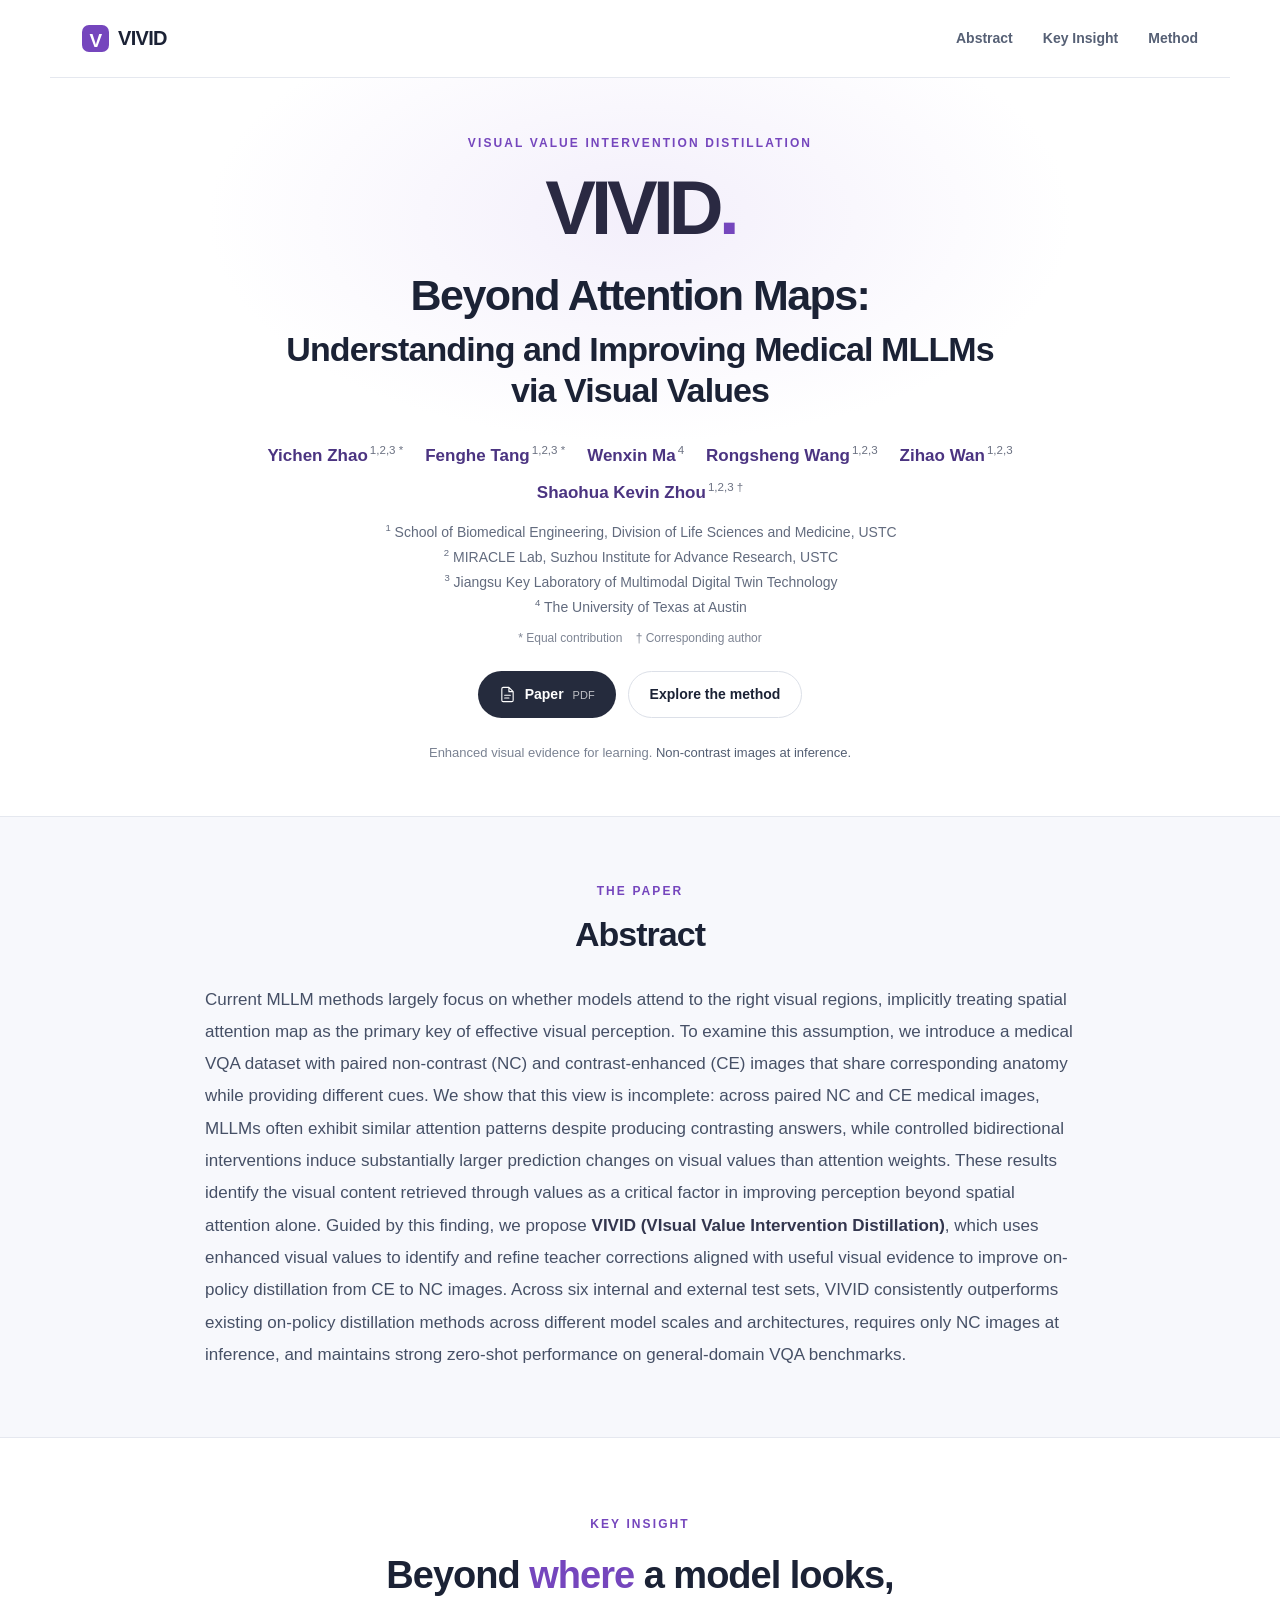
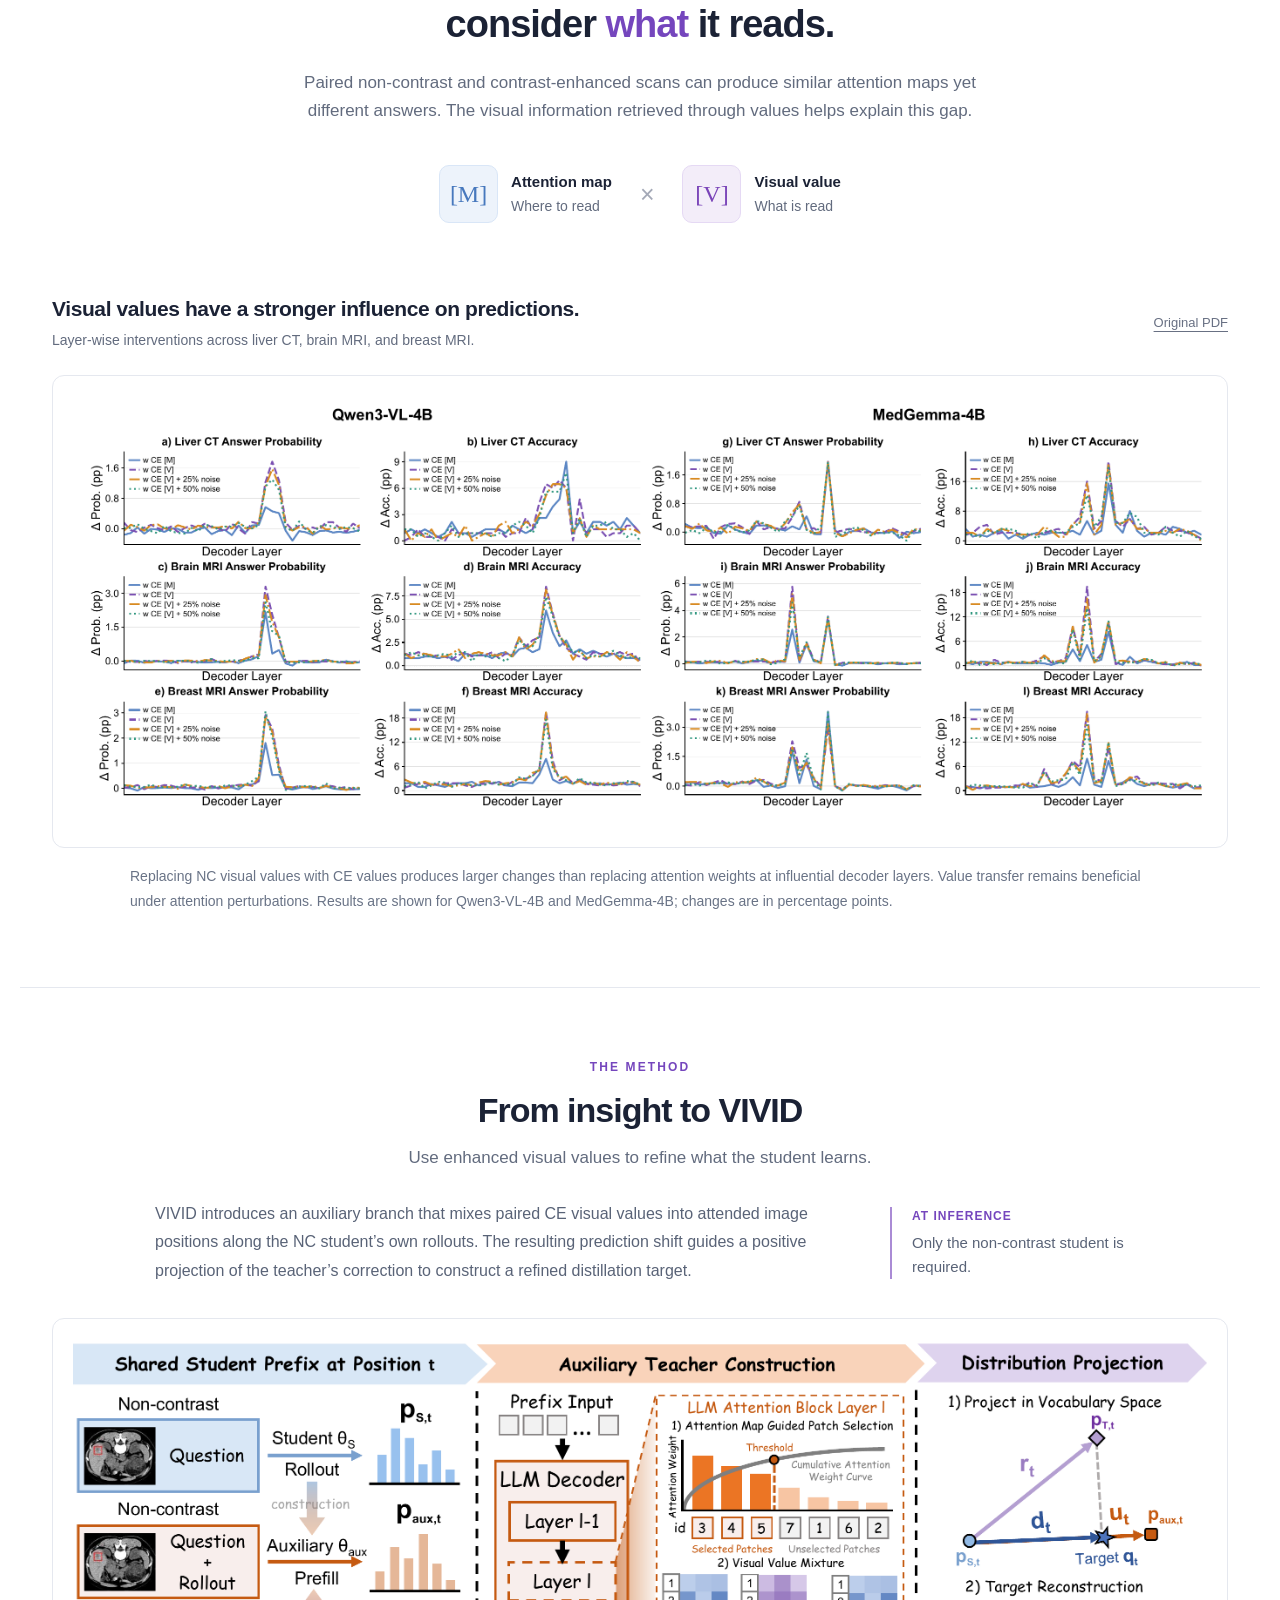
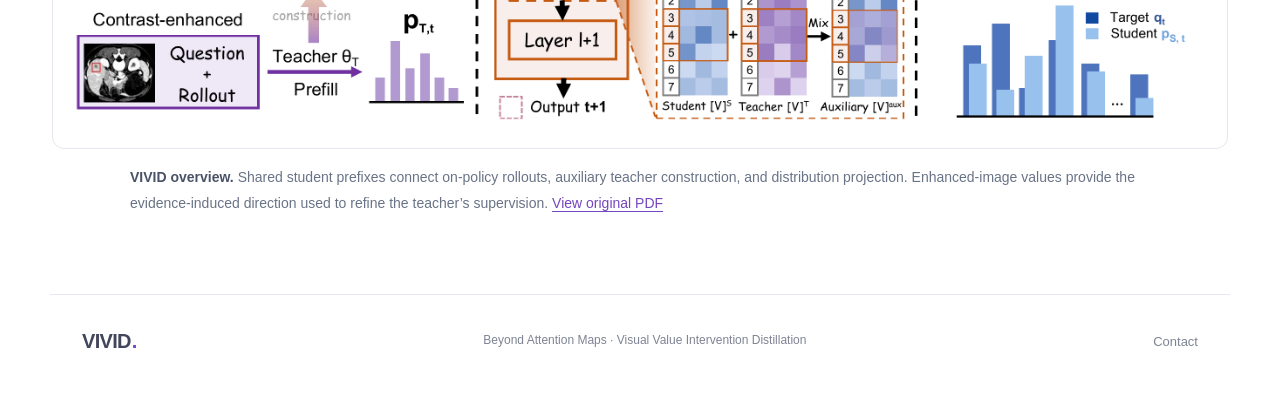
==== index.html @ f6b1af40 "Add files via upload" ====
<!doctype html>
<html lang="en">
<head>
  <meta charset="utf-8">
  <meta name="viewport" content="width=device-width, initial-scale=1">
  <meta name="theme-color" content="#6d43ba">
  <title>VIVID | Beyond Attention Maps</title>
  <meta name="description" content="Beyond Attention Maps: Understanding and Improving Medical MLLMs via Visual Values. VIVID uses enhanced visual values to guide on-policy distillation for non-contrast medical VQA.">
  <meta property="og:title" content="VIVID — Beyond Attention Maps">
  <meta property="og:description" content="Understanding and Improving Medical MLLMs via Visual Values">
  <meta property="og:type" content="website">
  <meta property="og:url" content="https://qiuzyc.github.io/VIVID/">
  <meta property="og:image" content="https://qiuzyc.github.io/VIVID/assets/method.png">
  <link rel="canonical" href="https://qiuzyc.github.io/VIVID/">
  <link rel="icon" href="assets/favicon.svg" type="image/svg+xml">
  <link rel="stylesheet" href="style.css">
  <script src="script.js" defer></script>
</head>
<body>
  <a class="skip-link" href="#abstract">Skip to content</a>
  <header class="site-header">
    <a class="wordmark" href="#top" aria-label="VIVID home"><span class="logo-mark" aria-hidden="true">V</span>VIVID</a>
    <nav aria-label="Main navigation"><a href="#abstract">Abstract</a><a href="#insight">Key Insight</a><a href="#method">Method</a></nav>
  </header>
  <main id="top">
    <section class="hero" aria-labelledby="paper-title">
      <p class="eyebrow">VISUAL VALUE INTERVENTION DISTILLATION</p>
      <div class="hero-name" aria-hidden="true">VIVID<span>.</span></div>
      <h1 id="paper-title">Beyond Attention Maps:<br><span>Understanding and Improving Medical MLLMs<br class="desktop-break"> via Visual Values</span></h1>
      <div class="authors">
        <span>Yichen Zhao<sup>1,2,3 *</sup></span><span>Fenghe Tang<sup>1,2,3 *</sup></span><span>Wenxin Ma<sup>4</sup></span>
        <span>Rongsheng Wang<sup>1,2,3</sup></span><span>Zihao Wan<sup>1,2,3</sup></span><span>Shaohua Kevin Zhou<sup>1,2,3 †</sup></span>
      </div>
      <div class="affiliations">
        <p><sup>1</sup> School of Biomedical Engineering, Division of Life Sciences and Medicine, USTC</p>
        <p><sup>2</sup> MIRACLE Lab, Suzhou Institute for Advance Research, USTC</p>
        <p><sup>3</sup> Jiangsu Key Laboratory of Multimodal Digital Twin Technology</p>
        <p><sup>4</sup> The University of Texas at Austin</p>
      </div>
      <p class="author-notes">* Equal contribution &nbsp;&nbsp; † Corresponding author</p>
      <div class="hero-actions">
        <a class="button primary" href="assets/paper.pdf" target="_blank" rel="noopener"><svg viewBox="0 0 24 24" aria-hidden="true"><path d="M14 2H6a2 2 0 0 0-2 2v16a2 2 0 0 0 2 2h12a2 2 0 0 0 2-2V8zM14 2v6h6M8 13h8M8 17h6"/></svg>Paper <span class="button-detail">PDF</span></a>
        <a class="button secondary" href="#method">Explore the method</a>
      </div>
      <p class="hero-footnote">Enhanced visual evidence for learning. <strong>Non-contrast images at inference.</strong></p>
    </section>

    <section class="abstract-section" id="abstract" aria-labelledby="abstract-title">
      <div class="section-heading"><span class="section-label">THE PAPER</span><h2 id="abstract-title">Abstract</h2></div>
      <div class="abstract-text">
        <p>Current MLLM methods largely focus on whether models attend to the right visual regions, implicitly treating spatial attention map as the primary key of effective visual perception. To examine this assumption, we introduce a medical VQA dataset with paired non-contrast (NC) and contrast-enhanced (CE) images that share corresponding anatomy while providing different cues. We show that this view is incomplete: across paired NC and CE medical images, MLLMs often exhibit similar attention patterns despite producing contrasting answers, while controlled bidirectional interventions induce substantially larger prediction changes on visual values than attention weights. These results identify the visual content retrieved through values as a critical factor in improving perception beyond spatial attention alone. Guided by this finding, we propose <strong>VIVID (VIsual Value Intervention Distillation)</strong>, which uses enhanced visual values to identify and refine teacher corrections aligned with useful visual evidence to improve on-policy distillation from CE to NC images. Across six internal and external test sets, VIVID consistently outperforms existing on-policy distillation methods across different model scales and architectures, requires only NC images at inference, and maintains strong zero-shot performance on general-domain VQA benchmarks.</p>
      </div>
    </section>

    <section class="insight-section" id="insight" aria-labelledby="insight-title">
      <div class="insight-intro">
        <span class="section-label">KEY INSIGHT</span>
        <h2 id="insight-title">Beyond <em>where</em> a model looks,<br>consider <em>what</em> it reads.</h2>
        <p>Paired non-contrast and contrast-enhanced scans can produce similar attention maps yet different answers. The visual information retrieved through values helps explain this gap.</p>
        <div class="concept-pair">
          <div><span class="concept-symbol map-symbol">[M]</span><span><strong>Attention map</strong><small>Where to read</small></span></div>
          <span class="times" aria-hidden="true">×</span>
          <div><span class="concept-symbol value-symbol">[V]</span><span><strong>Visual value</strong><small>What is read</small></span></div>
        </div>
      </div>
      <div class="figure-heading"><div><h3>Visual values have a stronger influence on predictions.</h3><p>Layer-wise interventions across liver CT, brain MRI, and breast MRI.</p></div><a class="text-link" href="assets/layerwise.pdf" target="_blank" rel="noopener">Original PDF</a></div>
      <figure>
        <button class="figure-button" type="button" data-image="assets/layerwise.png" data-title="Layer-wise visual value and attention map interventions" aria-label="Enlarge the layer-wise intervention results"><img src="assets/layerwise.png" width="2600" height="989" alt="Layer-wise changes in answer probability and accuracy for Qwen3-VL-4B and MedGemma-4B on liver CT, brain MRI, and breast MRI. Curves compare CE attention maps, CE visual values, and visual value transfer with 25% or 50% attention noise." loading="lazy"><span class="zoom-hint"><svg viewBox="0 0 24 24" aria-hidden="true"><circle cx="10.5" cy="10.5" r="6.5"/><path d="m16 16 5 5M10.5 7.5v6M7.5 10.5h6"/></svg>Enlarge</span></button>
        <figcaption>Replacing NC visual values with CE values produces larger changes than replacing attention weights at influential decoder layers. Value transfer remains beneficial under attention perturbations. Results are shown for Qwen3-VL-4B and MedGemma-4B; changes are in percentage points.</figcaption>
      </figure>
    </section>

    <section class="method-section" id="method" aria-labelledby="method-title">
      <div class="section-heading"><span class="section-label">THE METHOD</span><h2 id="method-title">From insight to VIVID</h2><p>Use enhanced visual values to refine what the student learns.</p></div>
      <div class="method-summary"><p>VIVID introduces an auxiliary branch that mixes paired CE visual values into attended image positions along the NC student’s own rollouts. The resulting prediction shift guides a positive projection of the teacher’s correction to construct a refined distillation target.</p><p class="inference-note"><strong>At inference</strong><span>Only the non-contrast student is required.</span></p></div>
      <figure>
        <button class="figure-button" type="button" data-image="assets/method.png" data-title="Overview of Visual Value Intervention Distillation" aria-label="Enlarge the VIVID method overview"><img src="assets/method.png" width="2600" height="893" alt="VIVID framework: student, auxiliary, and teacher branches share the student's generated prefix. The auxiliary branch selects attended patches and mixes non-contrast student values with contrast-enhanced teacher values. Distribution projection retains the positively aligned teacher correction to reconstruct the distillation target." loading="lazy"><span class="zoom-hint"><svg viewBox="0 0 24 24" aria-hidden="true"><circle cx="10.5" cy="10.5" r="6.5"/><path d="m16 16 5 5M10.5 7.5v6M7.5 10.5h6"/></svg>Enlarge</span></button>
        <figcaption><strong>VIVID overview.</strong> Shared student prefixes connect on-policy rollouts, auxiliary teacher construction, and distribution projection. Enhanced-image values provide the evidence-induced direction used to refine the teacher’s supervision. <a href="assets/method.pdf" target="_blank" rel="noopener">View original PDF</a></figcaption>
      </figure>
    </section>
  </main>
  <footer><a class="wordmark" href="#top">VIVID<span class="footer-dot">.</span></a><p>Beyond Attention Maps · Visual Value Intervention Distillation</p><a href="mailto:qiuzyc@mail.ustc.edu.cn">Contact</a></footer>
  <dialog id="figure-dialog" aria-labelledby="dialog-title"><div class="dialog-bar"><h2 id="dialog-title">Figure</h2><div><a id="full-image-link" href="assets/layerwise.png" target="_blank" rel="noopener">Open full resolution</a><button id="close-dialog" type="button" aria-label="Close enlarged figure">×</button></div></div><div class="dialog-image-wrap"><img id="dialog-image" src="assets/layerwise.png" alt=""></div><p class="dialog-help">Scroll to inspect the figure · Press Esc to close</p></dialog>
</body>
</html>
---- style.css ----
:root{color-scheme:light;--ink:#1b2235;--muted:#626b7e;--purple:#7546bd;--blue:#4f7fbe;--border:#e5e8ef;--soft:#f7f8fc}*{box-sizing:border-box}html{scroll-behavior:smooth;scroll-padding-top:95px}body{margin:0;color:var(--ink);background:#fff;font-family:Inter,"Segoe UI",Arial,sans-serif;font-size:16px;line-height:1.65;-webkit-font-smoothing:antialiased}a{color:inherit;text-decoration:none}button{font:inherit}a,button{-webkit-tap-highlight-color:transparent}a:focus-visible,button:focus-visible{outline:3px solid #9171d4;outline-offset:5px}::selection{background:#e6d9fa}sup{font-size:.68em;vertical-align:super;margin-left:2px}.skip-link{position:fixed;top:-100px;left:20px;padding:10px;background:#fff;z-index:20}.skip-link:focus{top:10px}.site-header{height:78px;max-width:1180px;margin:0 auto;padding:0 32px;display:flex;align-items:center;justify-content:space-between;border-bottom:1px solid var(--border)}.wordmark{display:inline-flex;align-items:center;gap:9px;font-weight:750;font-size:20px;letter-spacing:-.7px}.logo-mark{display:grid;place-items:center;width:27px;height:27px;border-radius:7px;color:#fff;background:var(--purple);font-size:19px;font-weight:700}.site-header nav{display:flex;gap:30px;font-size:14px;font-weight:550;color:#566075}.site-header nav a:hover,.text-link:hover,footer a:hover{color:var(--purple)}.hero{text-align:center;padding:56px 24px 52px;position:relative;overflow:hidden;background:radial-gradient(ellipse 540px 280px at 50% 19%,#f3effb 0,transparent 80%)}.eyebrow,.section-label{font-size:12px;letter-spacing:2.1px;font-weight:700;color:var(--purple);margin:0}.hero-name{font-size:76px;letter-spacing:-5px;font-weight:800;line-height:1.15;color:#2a2942;margin:10px 0 19px}.hero-name span{color:var(--purple)}h1{font-size:43px;line-height:1.19;letter-spacing:-1.55px;margin:0 auto 28px;max-width:1020px;font-weight:750}h1>span{font-size:34px;font-weight:580;letter-spacing:-.9px;display:inline-block;margin-top:8px}.authors{display:flex;flex-wrap:wrap;justify-content:center;gap:8px 22px;max-width:940px;margin:0 auto 14px;font-size:17px;font-weight:550;color:#4b3481}.authors sup{color:#6a7081;font-weight:400}.affiliations{color:var(--muted);font-size:14px;line-height:1.65}.affiliations p{margin:1px 0}.author-notes{color:#7d8493;font-size:12px;margin:11px 0 22px}.hero-actions{display:flex;justify-content:center;gap:12px;flex-wrap:wrap}.button{display:inline-flex;align-items:center;justify-content:center;gap:9px;padding:11px 21px;border-radius:100px;font-size:14px;font-weight:600;transition:background .15s,transform .15s}.button:hover{transform:translateY(-2px)}.button.primary{background:#252b3d;color:white}.button.primary:hover{background:var(--purple)}.button.secondary{border:1px solid #dce0e8;background:#fff}.button.secondary:hover{background:#f4f0fb}.button svg{width:17px;height:17px;fill:none;stroke:currentColor;stroke-width:1.6;stroke-linecap:round;stroke-linejoin:round}.button-detail{font-size:11px;opacity:.7;font-weight:400}.hero-footnote{font-size:13px;color:#7a8292;margin:24px 0 0}.hero-footnote strong{font-weight:500;color:#535e72}.abstract-section{background:var(--soft);border-top:1px solid var(--border);border-bottom:1px solid var(--border);padding:60px 24px 66px}.section-heading{text-align:center;max-width:820px;margin:0 auto 28px}h2{font-size:34px;line-height:1.25;letter-spacing:-1px;margin:10px 0 0;font-weight:700}.section-heading>p{color:var(--muted);margin:12px 0 0;font-size:17px}.abstract-text{max-width:870px;margin:0 auto;font-size:17px;line-height:1.9;color:#465066}.abstract-text p{margin:0}.abstract-text strong{font-weight:650;color:#33364e}.insight-section,.method-section{max-width:1240px;padding:72px 32px;margin:0 auto}.insight-intro{max-width:850px;margin:0 auto 55px;text-align:center}.insight-intro h2{font-size:38px;line-height:1.3;margin-top:14px}.insight-intro h2 em{font-style:normal;color:var(--purple)}.insight-intro>p{max-width:730px;margin:20px auto 24px;color:var(--muted);font-size:17px}.concept-pair{display:flex;justify-content:center;align-items:center;gap:28px;padding:16px 0}.concept-pair>div{display:flex;align-items:center;text-align:left;gap:13px}.concept-symbol{width:59px;height:58px;display:grid;place-items:center;font-size:24px;border:1px solid;border-radius:10px;font-family:Georgia,serif}.map-symbol{color:#4778bd;background:#edf3fb;border-color:#d9e6f7}.value-symbol{color:#7943b8;background:#f3edf9;border-color:#e5d9f4}.concept-pair strong{display:block;font-size:15px;font-weight:600}.concept-pair small{display:block;color:var(--muted);font-size:14px}.times{font-size:25px;color:#a4a9b7}.figure-heading{display:flex;align-items:center;justify-content:space-between;gap:24px;margin-bottom:23px}h3{font-size:21px;line-height:1.4;letter-spacing:-.4px;margin:0 0 5px}.figure-heading p{font-size:14px;color:var(--muted);margin:0}.text-link{font-size:13px;white-space:nowrap;text-decoration:underline;text-underline-offset:4px;color:#687083}figure{margin:0}.figure-button{position:relative;display:block;cursor:zoom-in;width:100%;padding:20px;border:1px solid var(--border);border-radius:12px;background:white;overflow:hidden;transition:border-color .2s,box-shadow .2s}.figure-button:hover{border-color:#b8a5d9;box-shadow:0 4px 24px #3022460a}.figure-button img{display:block;width:100%;height:auto}.zoom-hint{display:flex;align-items:center;gap:5px;position:absolute;bottom:12px;right:13px;background:#fffefa;border:1px solid #e1e3eb;border-radius:5px;padding:4px 8px;color:#616b7d;font-size:11px;opacity:0;transition:opacity .2s}.figure-button:hover .zoom-hint,.figure-button:focus-visible .zoom-hint{opacity:1}.zoom-hint svg{width:14px;height:14px;fill:none;stroke:currentColor;stroke-width:1.5}figcaption{max-width:1020px;margin:16px auto 0;font-size:14px;line-height:1.8;color:#697386}figcaption strong{font-weight:600;color:#495267}figcaption a{text-decoration:underline;text-underline-offset:3px;color:var(--purple)}.method-section{border-top:1px solid var(--border);padding-top:65px;padding-bottom:78px}.method-summary{max-width:970px;margin:0 auto 32px;display:grid;grid-template-columns:1fr 235px;gap:35px;align-items:center}.method-summary>p{margin:0;font-size:16px;color:#596377;line-height:1.8}.method-summary .inference-note{border-left:2px solid #aa8bd5;padding-left:20px;line-height:1.6}.inference-note strong{display:block;color:var(--purple);font-size:12px;text-transform:uppercase;letter-spacing:1px;margin-bottom:5px}.inference-note span{font-size:15px;display:block}footer{max-width:1180px;margin:0 auto;border-top:1px solid var(--border);padding:30px 32px 35px;display:flex;align-items:center;justify-content:space-between;gap:20px;color:#7d8493;font-size:12px}footer .wordmark{color:#42465a}.footer-dot{color:var(--purple);margin-left:-8px}footer p{margin:0}footer>a:last-child{font-size:13px}dialog{width:min(96vw,1800px);max-width:96vw;max-height:94vh;border:1px solid #dce0eb;border-radius:12px;padding:0;color:var(--ink);box-shadow:0 20px 100px #11142840}dialog::backdrop{background:#111728b8;backdrop-filter:blur(5px)}.dialog-bar{position:sticky;top:0;background:#fff;z-index:1;display:flex;align-items:center;justify-content:space-between;gap:20px;padding:16px 22px;border-bottom:1px solid var(--border)}.dialog-bar h2{font-size:17px;letter-spacing:-.2px;margin:0}.dialog-bar>div{display:flex;align-items:center;gap:20px}.dialog-bar a{font-size:13px;color:var(--purple)}#close-dialog{background:#f2f3f7;border:0;border-radius:50%;width:34px;height:34px;font-size:25px;line-height:1;cursor:pointer;color:#434c5e;flex-shrink:0}.dialog-image-wrap{overflow:auto;padding:24px}.dialog-image-wrap img{display:block;width:100%;min-width:1100px;height:auto}.dialog-help{font-size:12px;color:var(--muted);padding:0 24px;margin:0 0 14px}body.dialog-open{overflow:hidden}@media(min-width:1800px){.hero{padding-top:70px;padding-bottom:65px}}@media(max-width:760px){.site-header{height:66px;padding:0 22px}.site-header nav{gap:18px;font-size:13px}.hero{padding:42px 20px 42px}.eyebrow{font-size:10px;letter-spacing:1.5px}.hero-name{font-size:63px;letter-spacing:-4px;margin-bottom:20px}h1{font-size:33px;letter-spacing:-1px}h1>span{font-size:25px;letter-spacing:-.65px;line-height:1.3}.desktop-break{display:none}.authors{font-size:15px;gap:7px 16px}.affiliations{font-size:12px;max-width:570px;margin:auto}.author-notes{font-size:11px}.hero-footnote{font-size:12px;max-width:310px;margin:22px auto 0}.abstract-section{padding:45px 24px 49px}.abstract-text{font-size:16px;line-height:1.85}h2{font-size:29px}.section-label{font-size:11px;letter-spacing:1.6px}.insight-section,.method-section{padding:48px 22px}.insight-intro{margin-bottom:35px}.insight-intro h2{font-size:30px;letter-spacing:-.7px}.insight-intro>p{font-size:16px}.concept-pair{gap:16px}.concept-symbol{width:47px;height:48px;font-size:21px}.concept-pair>div{gap:9px}.concept-pair strong{font-size:13px}.concept-pair small{font-size:12px}.times{font-size:20px}.figure-heading{align-items:flex-start;gap:15px}h3{font-size:18px}.figure-heading p{font-size:13px}.text-link{font-size:12px}.figure-button{padding:9px;border-radius:8px}.zoom-hint{opacity:1;padding:2px 5px;bottom:4px;right:4px;font-size:9px}.zoom-hint svg{width:11px;height:11px}figcaption{font-size:13px;line-height:1.75}.method-summary{grid-template-columns:1fr;gap:20px}.method-summary>p{font-size:15px}.method-summary .inference-note{padding-left:15px}.inference-note span{font-size:14px}footer{padding:25px 22px;flex-wrap:wrap;gap:10px}footer p{order:3;flex-basis:100%;font-size:11px}.dialog-bar{padding:12px;gap:12px}.dialog-bar h2{font-size:14px}.dialog-bar>div{gap:12px}.dialog-bar a{font-size:11px}.dialog-image-wrap{padding:12px}.dialog-help{font-size:11px;padding:0 12px}}@media(prefers-reduced-motion:reduce){html{scroll-behavior:auto}*{transition:none!important}}
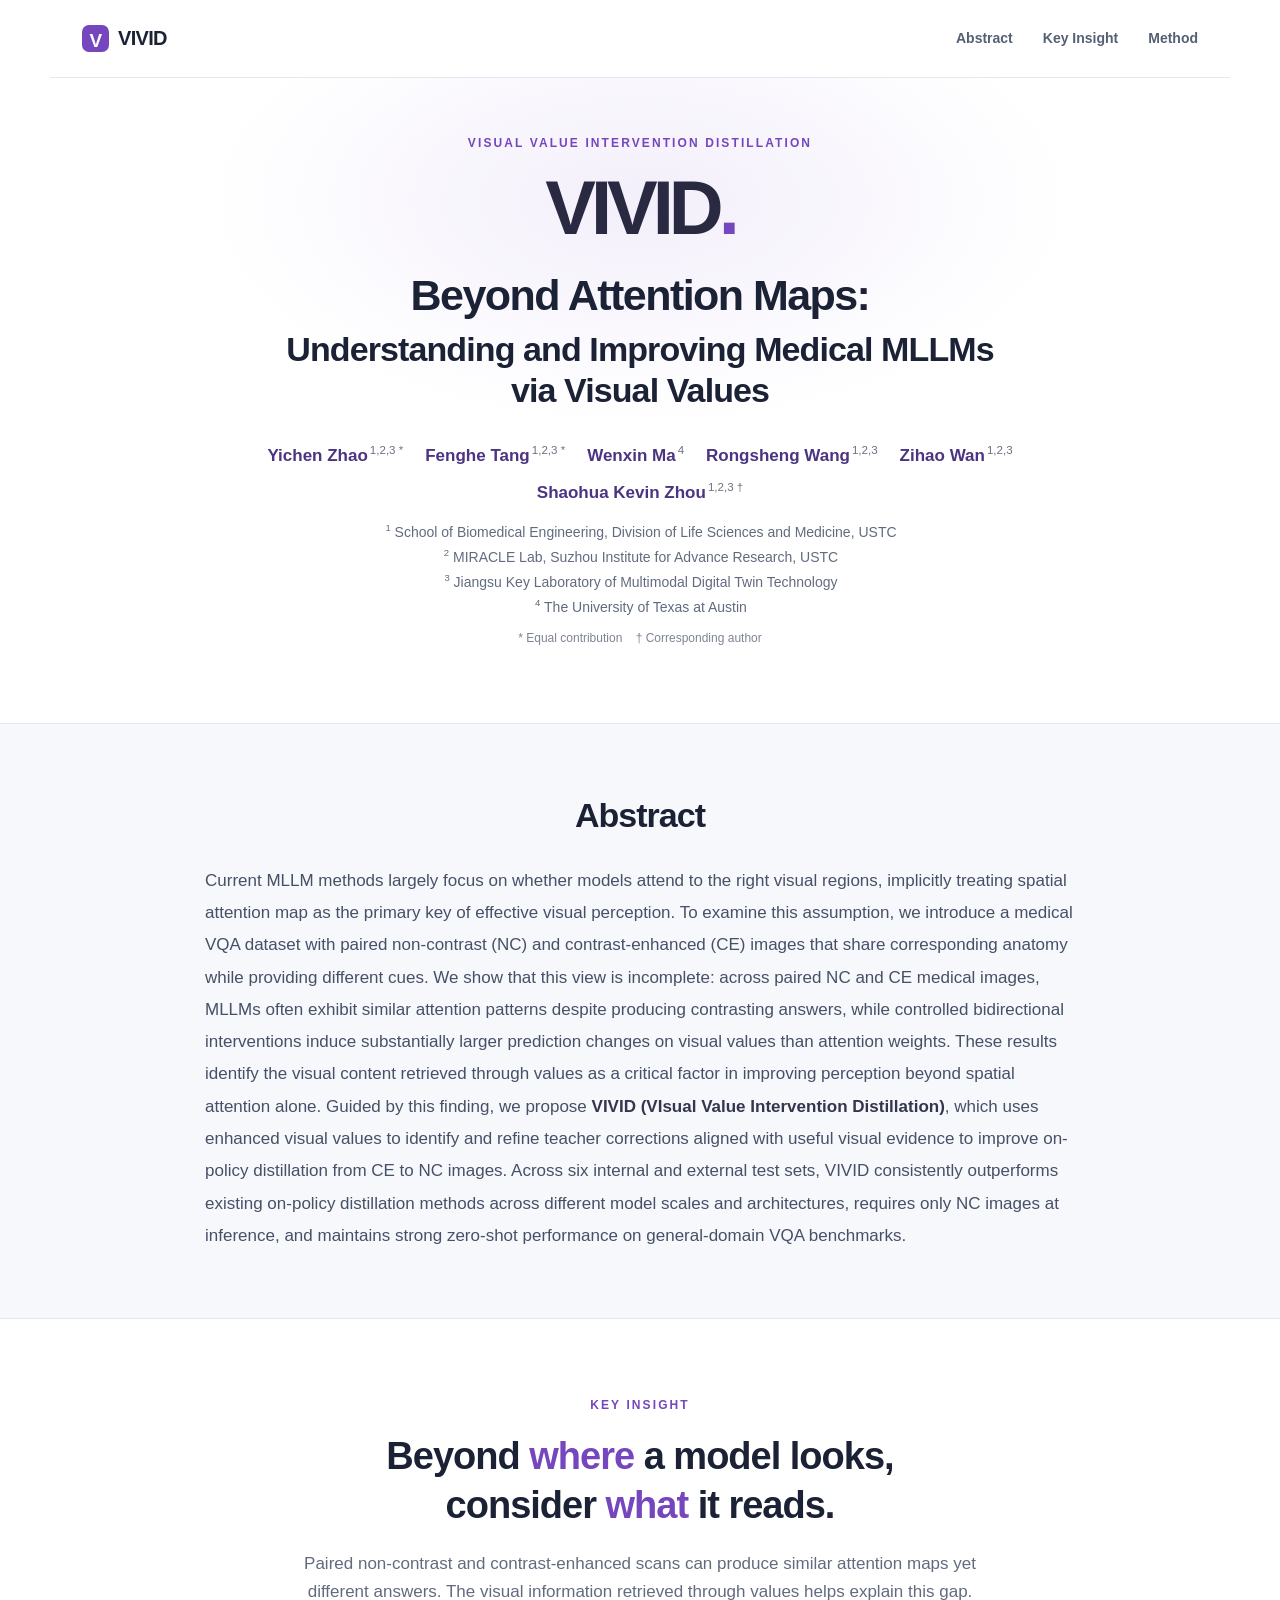
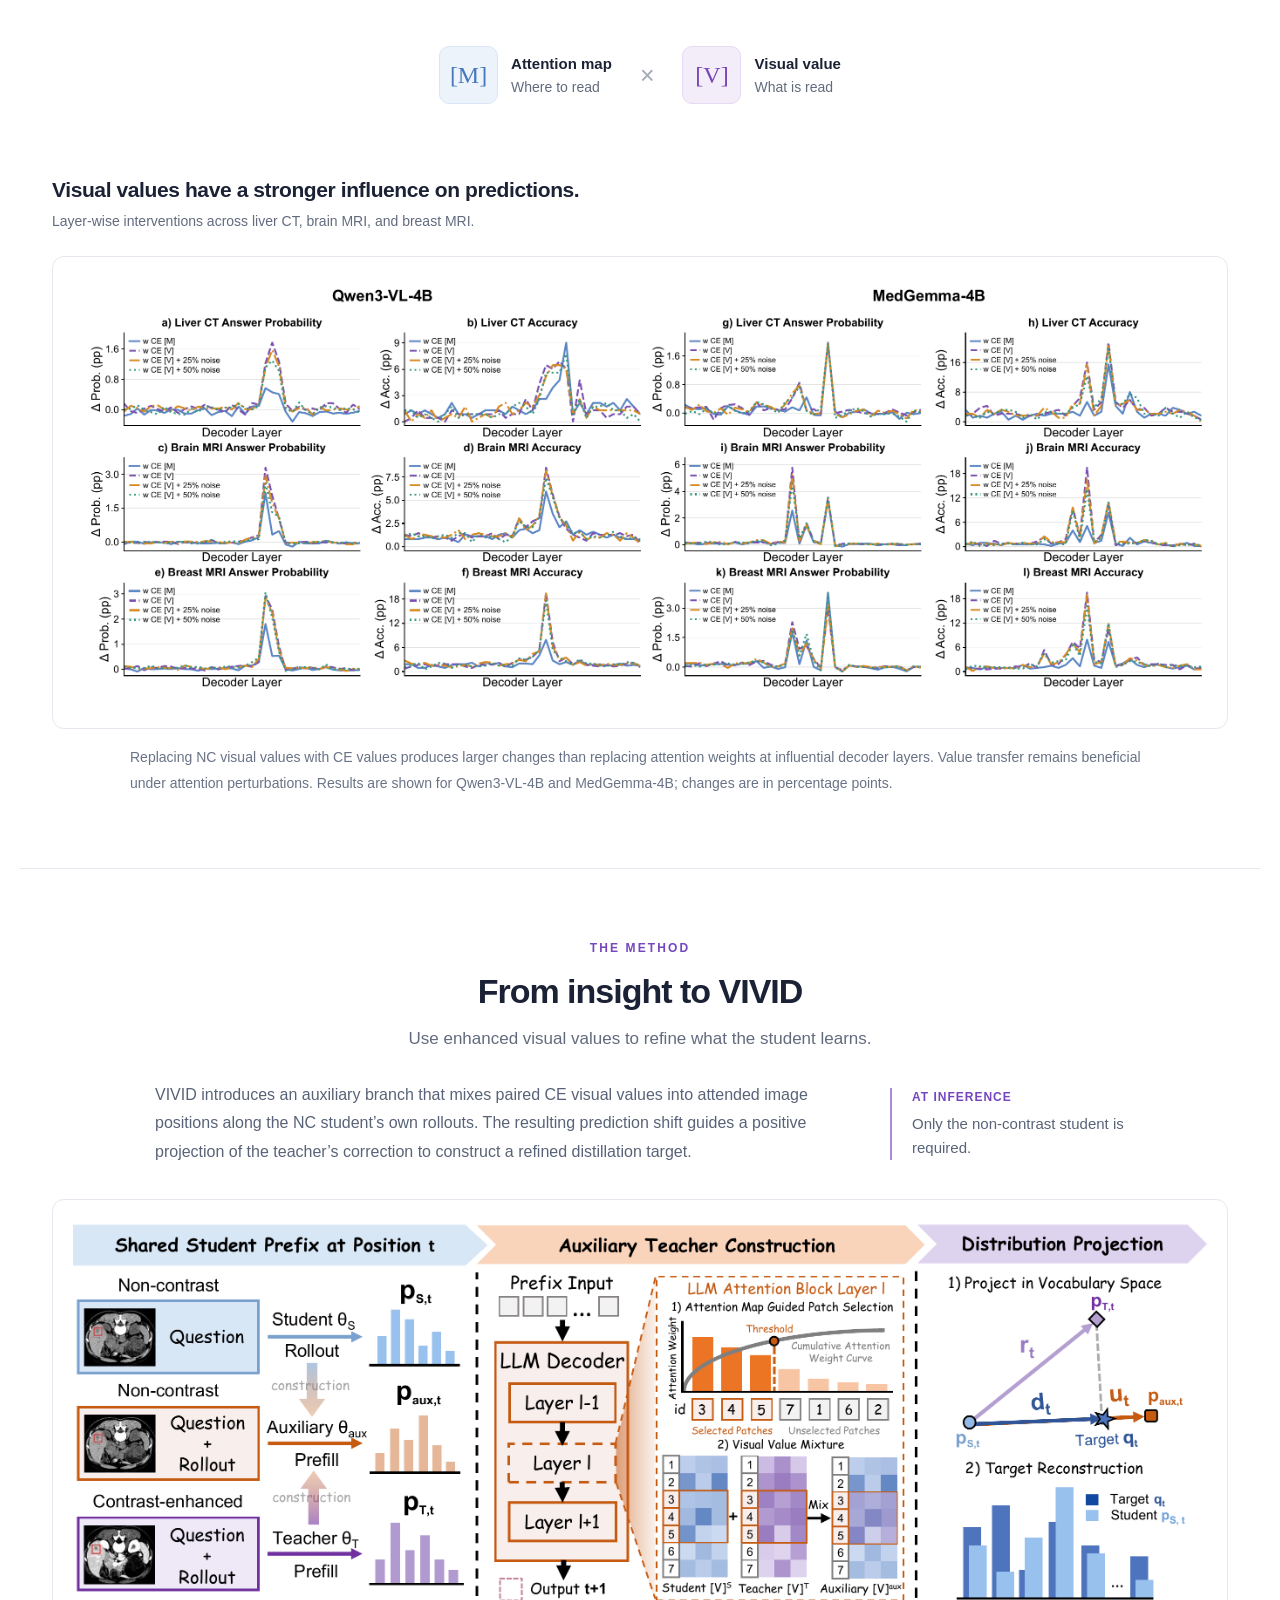
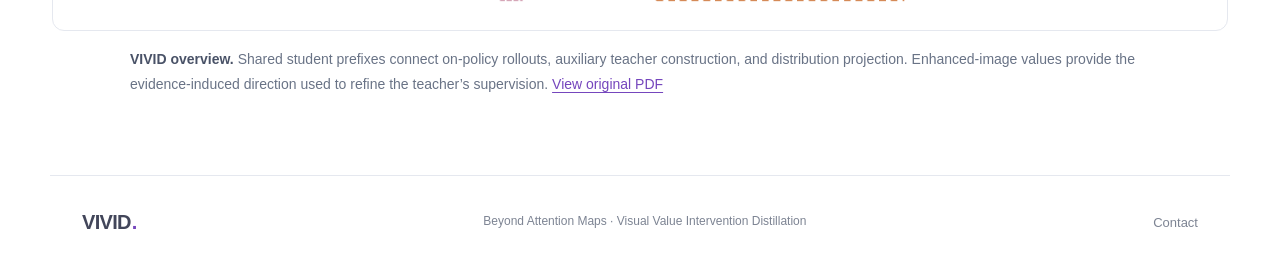
==== commit 70737485: "Update index.html" ====
--- a/index.html
+++ b/index.html
@@ -38,15 +38,10 @@
         <p><sup>4</sup> The University of Texas at Austin</p>
       </div>
       <p class="author-notes">* Equal contribution &nbsp;&nbsp; † Corresponding author</p>
-      <div class="hero-actions">
-        <a class="button primary" href="assets/paper.pdf" target="_blank" rel="noopener"><svg viewBox="0 0 24 24" aria-hidden="true"><path d="M14 2H6a2 2 0 0 0-2 2v16a2 2 0 0 0 2 2h12a2 2 0 0 0 2-2V8zM14 2v6h6M8 13h8M8 17h6"/></svg>Paper <span class="button-detail">PDF</span></a>
-        <a class="button secondary" href="#method">Explore the method</a>
-      </div>
-      <p class="hero-footnote">Enhanced visual evidence for learning. <strong>Non-contrast images at inference.</strong></p>
     </section>
 
     <section class="abstract-section" id="abstract" aria-labelledby="abstract-title">
-      <div class="section-heading"><span class="section-label">THE PAPER</span><h2 id="abstract-title">Abstract</h2></div>
+      <div class="section-heading"><h2 id="abstract-title">Abstract</h2></div>
       <div class="abstract-text">
         <p>Current MLLM methods largely focus on whether models attend to the right visual regions, implicitly treating spatial attention map as the primary key of effective visual perception. To examine this assumption, we introduce a medical VQA dataset with paired non-contrast (NC) and contrast-enhanced (CE) images that share corresponding anatomy while providing different cues. We show that this view is incomplete: across paired NC and CE medical images, MLLMs often exhibit similar attention patterns despite producing contrasting answers, while controlled bidirectional interventions induce substantially larger prediction changes on visual values than attention weights. These results identify the visual content retrieved through values as a critical factor in improving perception beyond spatial attention alone. Guided by this finding, we propose <strong>VIVID (VIsual Value Intervention Distillation)</strong>, which uses enhanced visual values to identify and refine teacher corrections aligned with useful visual evidence to improve on-policy distillation from CE to NC images. Across six internal and external test sets, VIVID consistently outperforms existing on-policy distillation methods across different model scales and architectures, requires only NC images at inference, and maintains strong zero-shot performance on general-domain VQA benchmarks.</p>
       </div>
@@ -63,7 +58,7 @@
           <div><span class="concept-symbol value-symbol">[V]</span><span><strong>Visual value</strong><small>What is read</small></span></div>
         </div>
       </div>
-      <div class="figure-heading"><div><h3>Visual values have a stronger influence on predictions.</h3><p>Layer-wise interventions across liver CT, brain MRI, and breast MRI.</p></div><a class="text-link" href="assets/layerwise.pdf" target="_blank" rel="noopener">Original PDF</a></div>
+      <div class="figure-heading"><div><h3>Visual values have a stronger influence on predictions.</h3><p>Layer-wise interventions across liver CT, brain MRI, and breast MRI.</p></div></div>
       <figure>
         <button class="figure-button" type="button" data-image="assets/layerwise.png" data-title="Layer-wise visual value and attention map interventions" aria-label="Enlarge the layer-wise intervention results"><img src="assets/layerwise.png" width="2600" height="989" alt="Layer-wise changes in answer probability and accuracy for Qwen3-VL-4B and MedGemma-4B on liver CT, brain MRI, and breast MRI. Curves compare CE attention maps, CE visual values, and visual value transfer with 25% or 50% attention noise." loading="lazy"><span class="zoom-hint"><svg viewBox="0 0 24 24" aria-hidden="true"><circle cx="10.5" cy="10.5" r="6.5"/><path d="m16 16 5 5M10.5 7.5v6M7.5 10.5h6"/></svg>Enlarge</span></button>
         <figcaption>Replacing NC visual values with CE values produces larger changes than replacing attention weights at influential decoder layers. Value transfer remains beneficial under attention perturbations. Results are shown for Qwen3-VL-4B and MedGemma-4B; changes are in percentage points.</figcaption>
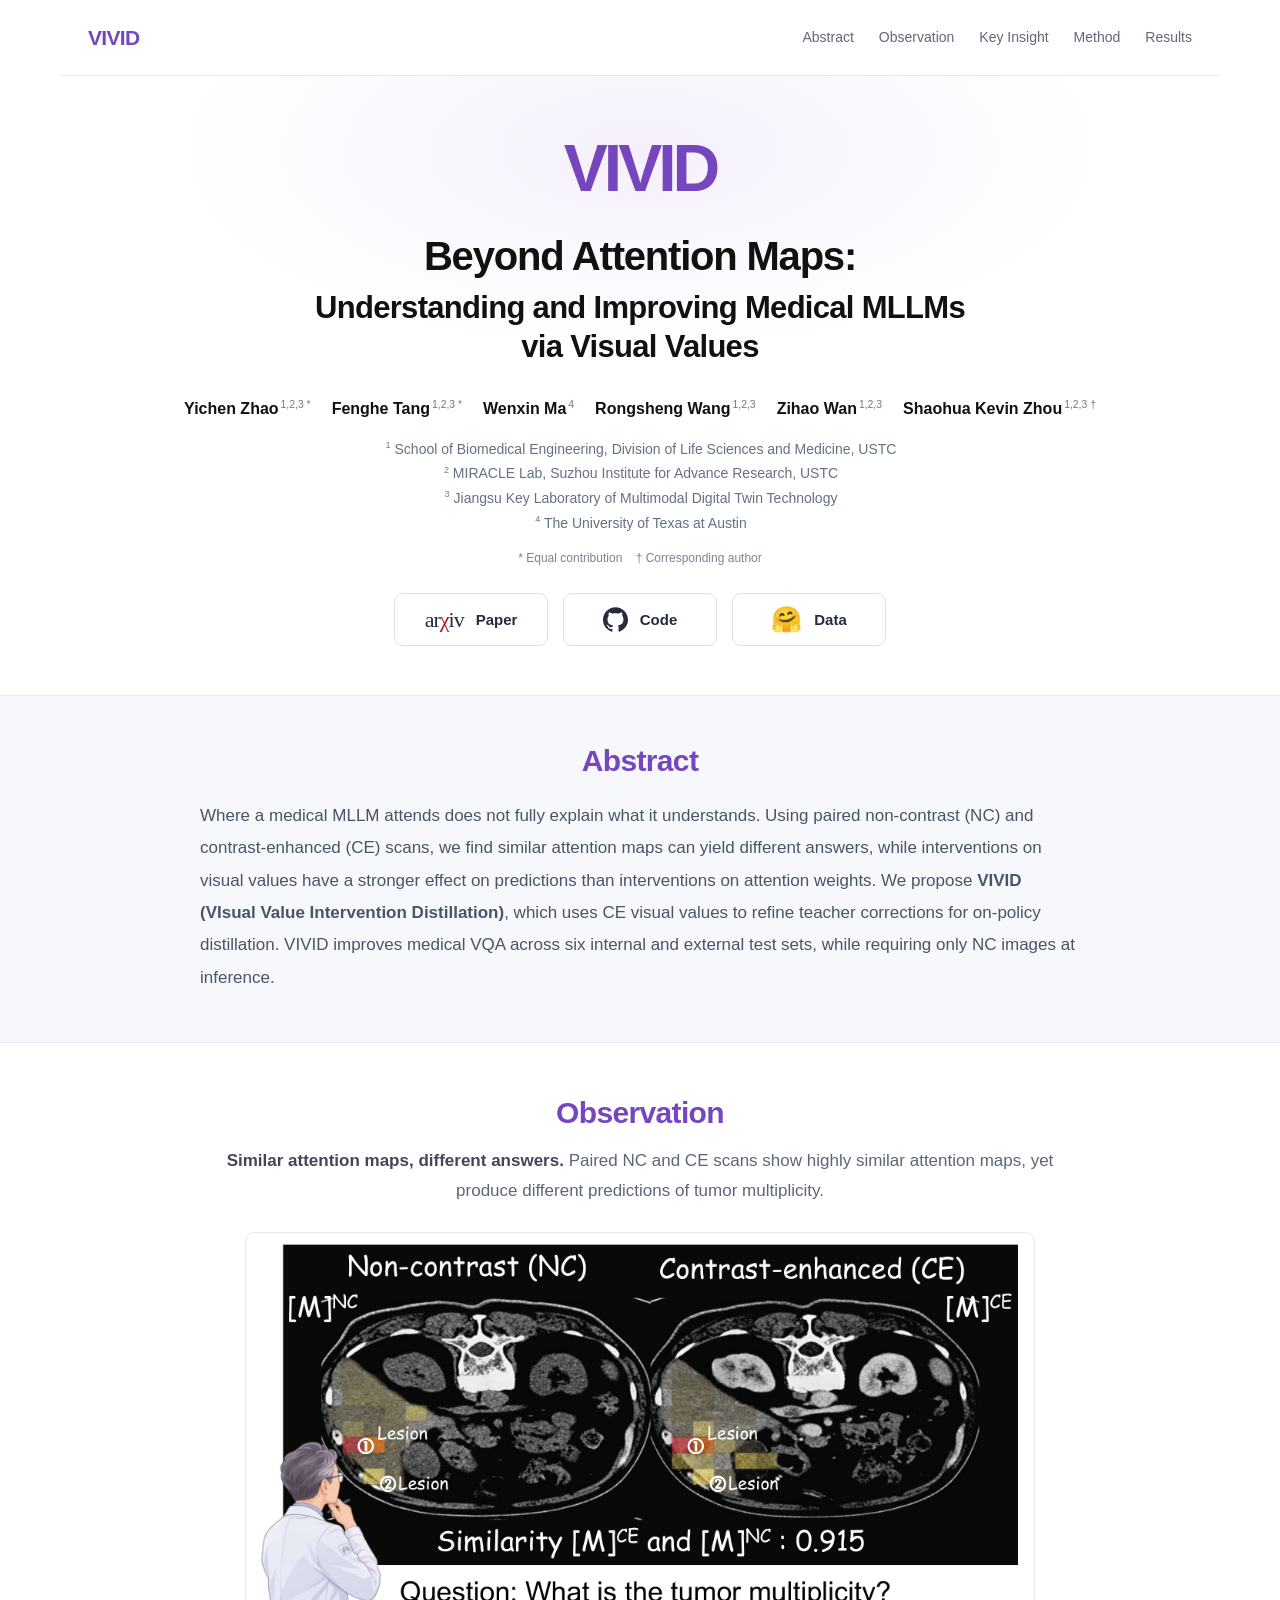
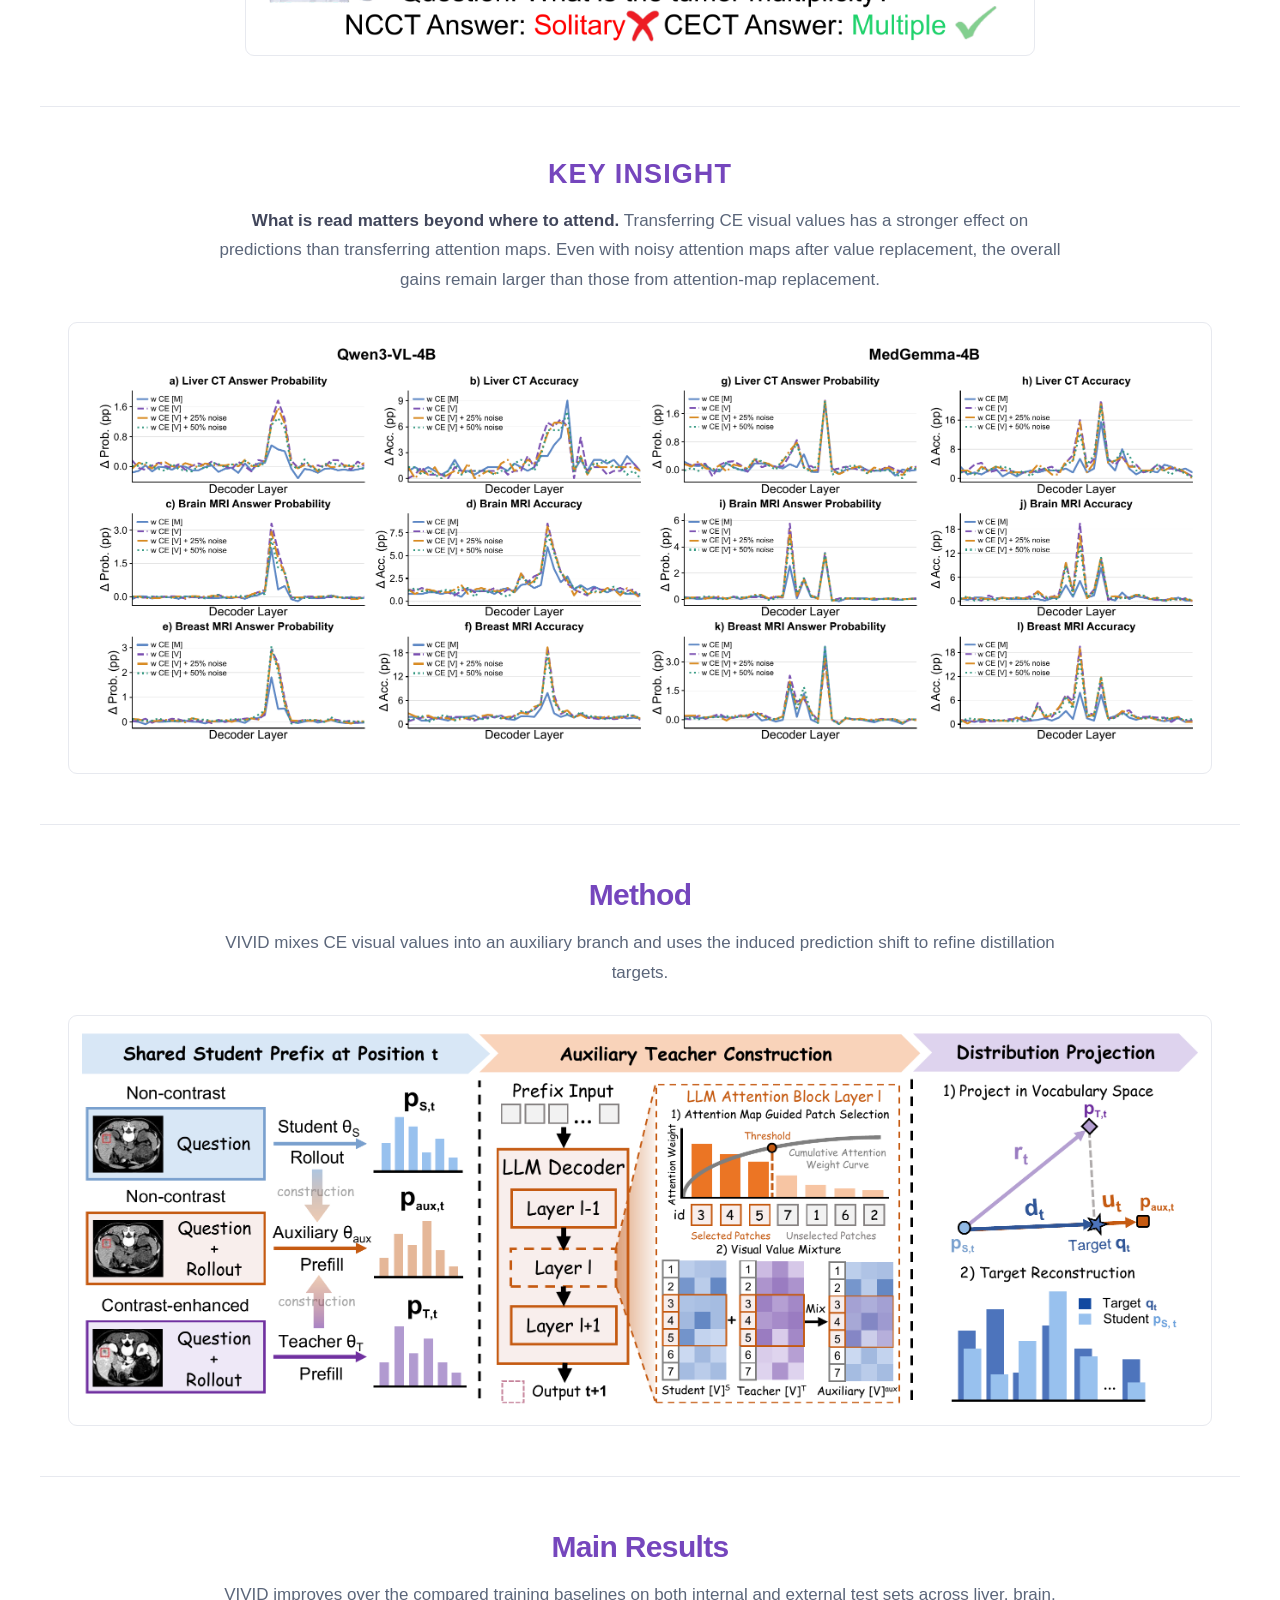
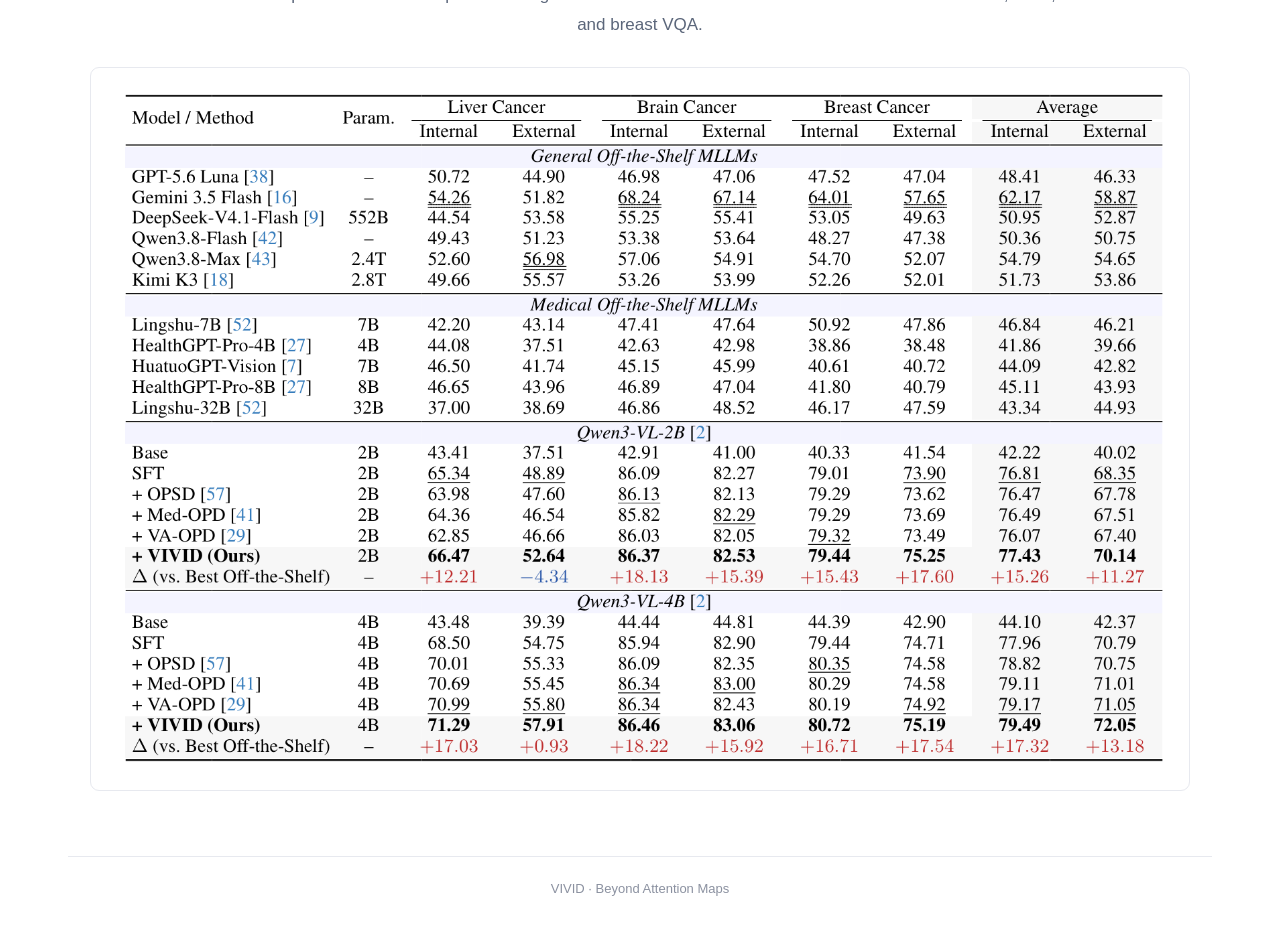
==== commit b6e4b6df: "Add files via upload" ====
--- a/index.html
+++ b/index.html
@@ -1,80 +1,37 @@
-<!doctype html>
-<html lang="en">
-<head>
-  <meta charset="utf-8">
-  <meta name="viewport" content="width=device-width, initial-scale=1">
-  <meta name="theme-color" content="#6d43ba">
-  <title>VIVID | Beyond Attention Maps</title>
-  <meta name="description" content="Beyond Attention Maps: Understanding and Improving Medical MLLMs via Visual Values. VIVID uses enhanced visual values to guide on-policy distillation for non-contrast medical VQA.">
-  <meta property="og:title" content="VIVID — Beyond Attention Maps">
-  <meta property="og:description" content="Understanding and Improving Medical MLLMs via Visual Values">
-  <meta property="og:type" content="website">
-  <meta property="og:url" content="https://qiuzyc.github.io/VIVID/">
-  <meta property="og:image" content="https://qiuzyc.github.io/VIVID/assets/method.png">
-  <link rel="canonical" href="https://qiuzyc.github.io/VIVID/">
-  <link rel="icon" href="assets/favicon.svg" type="image/svg+xml">
-  <link rel="stylesheet" href="style.css">
-  <script src="script.js" defer></script>
-</head>
-<body>
-  <a class="skip-link" href="#abstract">Skip to content</a>
-  <header class="site-header">
-    <a class="wordmark" href="#top" aria-label="VIVID home"><span class="logo-mark" aria-hidden="true">V</span>VIVID</a>
-    <nav aria-label="Main navigation"><a href="#abstract">Abstract</a><a href="#insight">Key Insight</a><a href="#method">Method</a></nav>
-  </header>
-  <main id="top">
-    <section class="hero" aria-labelledby="paper-title">
-      <p class="eyebrow">VISUAL VALUE INTERVENTION DISTILLATION</p>
-      <div class="hero-name" aria-hidden="true">VIVID<span>.</span></div>
-      <h1 id="paper-title">Beyond Attention Maps:<br><span>Understanding and Improving Medical MLLMs<br class="desktop-break"> via Visual Values</span></h1>
-      <div class="authors">
-        <span>Yichen Zhao<sup>1,2,3 *</sup></span><span>Fenghe Tang<sup>1,2,3 *</sup></span><span>Wenxin Ma<sup>4</sup></span>
-        <span>Rongsheng Wang<sup>1,2,3</sup></span><span>Zihao Wan<sup>1,2,3</sup></span><span>Shaohua Kevin Zhou<sup>1,2,3 †</sup></span>
-      </div>
-      <div class="affiliations">
-        <p><sup>1</sup> School of Biomedical Engineering, Division of Life Sciences and Medicine, USTC</p>
-        <p><sup>2</sup> MIRACLE Lab, Suzhou Institute for Advance Research, USTC</p>
-        <p><sup>3</sup> Jiangsu Key Laboratory of Multimodal Digital Twin Technology</p>
-        <p><sup>4</sup> The University of Texas at Austin</p>
-      </div>
-      <p class="author-notes">* Equal contribution &nbsp;&nbsp; † Corresponding author</p>
-    </section>
-
-    <section class="abstract-section" id="abstract" aria-labelledby="abstract-title">
-      <div class="section-heading"><h2 id="abstract-title">Abstract</h2></div>
-      <div class="abstract-text">
-        <p>Current MLLM methods largely focus on whether models attend to the right visual regions, implicitly treating spatial attention map as the primary key of effective visual perception. To examine this assumption, we introduce a medical VQA dataset with paired non-contrast (NC) and contrast-enhanced (CE) images that share corresponding anatomy while providing different cues. We show that this view is incomplete: across paired NC and CE medical images, MLLMs often exhibit similar attention patterns despite producing contrasting answers, while controlled bidirectional interventions induce substantially larger prediction changes on visual values than attention weights. These results identify the visual content retrieved through values as a critical factor in improving perception beyond spatial attention alone. Guided by this finding, we propose <strong>VIVID (VIsual Value Intervention Distillation)</strong>, which uses enhanced visual values to identify and refine teacher corrections aligned with useful visual evidence to improve on-policy distillation from CE to NC images. Across six internal and external test sets, VIVID consistently outperforms existing on-policy distillation methods across different model scales and architectures, requires only NC images at inference, and maintains strong zero-shot performance on general-domain VQA benchmarks.</p>
-      </div>
-    </section>
-
-    <section class="insight-section" id="insight" aria-labelledby="insight-title">
-      <div class="insight-intro">
-        <span class="section-label">KEY INSIGHT</span>
-        <h2 id="insight-title">Beyond <em>where</em> a model looks,<br>consider <em>what</em> it reads.</h2>
-        <p>Paired non-contrast and contrast-enhanced scans can produce similar attention maps yet different answers. The visual information retrieved through values helps explain this gap.</p>
-        <div class="concept-pair">
-          <div><span class="concept-symbol map-symbol">[M]</span><span><strong>Attention map</strong><small>Where to read</small></span></div>
-          <span class="times" aria-hidden="true">×</span>
-          <div><span class="concept-symbol value-symbol">[V]</span><span><strong>Visual value</strong><small>What is read</small></span></div>
-        </div>
-      </div>
-      <div class="figure-heading"><div><h3>Visual values have a stronger influence on predictions.</h3><p>Layer-wise interventions across liver CT, brain MRI, and breast MRI.</p></div></div>
-      <figure>
-        <button class="figure-button" type="button" data-image="assets/layerwise.png" data-title="Layer-wise visual value and attention map interventions" aria-label="Enlarge the layer-wise intervention results"><img src="assets/layerwise.png" width="2600" height="989" alt="Layer-wise changes in answer probability and accuracy for Qwen3-VL-4B and MedGemma-4B on liver CT, brain MRI, and breast MRI. Curves compare CE attention maps, CE visual values, and visual value transfer with 25% or 50% attention noise." loading="lazy"><span class="zoom-hint"><svg viewBox="0 0 24 24" aria-hidden="true"><circle cx="10.5" cy="10.5" r="6.5"/><path d="m16 16 5 5M10.5 7.5v6M7.5 10.5h6"/></svg>Enlarge</span></button>
-        <figcaption>Replacing NC visual values with CE values produces larger changes than replacing attention weights at influential decoder layers. Value transfer remains beneficial under attention perturbations. Results are shown for Qwen3-VL-4B and MedGemma-4B; changes are in percentage points.</figcaption>
-      </figure>
-    </section>
-
-    <section class="method-section" id="method" aria-labelledby="method-title">
-      <div class="section-heading"><span class="section-label">THE METHOD</span><h2 id="method-title">From insight to VIVID</h2><p>Use enhanced visual values to refine what the student learns.</p></div>
-      <div class="method-summary"><p>VIVID introduces an auxiliary branch that mixes paired CE visual values into attended image positions along the NC student’s own rollouts. The resulting prediction shift guides a positive projection of the teacher’s correction to construct a refined distillation target.</p><p class="inference-note"><strong>At inference</strong><span>Only the non-contrast student is required.</span></p></div>
-      <figure>
-        <button class="figure-button" type="button" data-image="assets/method.png" data-title="Overview of Visual Value Intervention Distillation" aria-label="Enlarge the VIVID method overview"><img src="assets/method.png" width="2600" height="893" alt="VIVID framework: student, auxiliary, and teacher branches share the student's generated prefix. The auxiliary branch selects attended patches and mixes non-contrast student values with contrast-enhanced teacher values. Distribution projection retains the positively aligned teacher correction to reconstruct the distillation target." loading="lazy"><span class="zoom-hint"><svg viewBox="0 0 24 24" aria-hidden="true"><circle cx="10.5" cy="10.5" r="6.5"/><path d="m16 16 5 5M10.5 7.5v6M7.5 10.5h6"/></svg>Enlarge</span></button>
-        <figcaption><strong>VIVID overview.</strong> Shared student prefixes connect on-policy rollouts, auxiliary teacher construction, and distribution projection. Enhanced-image values provide the evidence-induced direction used to refine the teacher’s supervision. <a href="assets/method.pdf" target="_blank" rel="noopener">View original PDF</a></figcaption>
-      </figure>
-    </section>
-  </main>
-  <footer><a class="wordmark" href="#top">VIVID<span class="footer-dot">.</span></a><p>Beyond Attention Maps · Visual Value Intervention Distillation</p><a href="mailto:qiuzyc@mail.ustc.edu.cn">Contact</a></footer>
-  <dialog id="figure-dialog" aria-labelledby="dialog-title"><div class="dialog-bar"><h2 id="dialog-title">Figure</h2><div><a id="full-image-link" href="assets/layerwise.png" target="_blank" rel="noopener">Open full resolution</a><button id="close-dialog" type="button" aria-label="Close enlarged figure">×</button></div></div><div class="dialog-image-wrap"><img id="dialog-image" src="assets/layerwise.png" alt=""></div><p class="dialog-help">Scroll to inspect the figure · Press Esc to close</p></dialog>
-</body>
-</html>
+<!doctype html>
+<html lang="en"><head><meta charset="utf-8"><meta name="viewport" content="width=device-width, initial-scale=1"><meta name="theme-color" content="#7546bd"><title>VIVID | Beyond Attention Maps</title><meta name="description" content="Understanding and Improving Medical MLLMs via Visual Values"><link rel="canonical" href="https://qiuzyc.github.io/VIVID/"><style>
+:root{color-scheme:light;--ink:#202536;--muted:#657084;--accent:#7546bd;--line:#e7e9ef}*{box-sizing:border-box}html{scroll-behavior:smooth;scroll-padding-top:30px}body{margin:0;background:#fff;color:var(--ink);font-family:Inter,"Segoe UI",Arial,sans-serif;font-size:16px;line-height:1.7;-webkit-font-smoothing:antialiased}a{color:inherit;text-decoration:none}button{font:inherit}a:focus-visible,button:focus-visible{outline:3px solid #9f7ed5;outline-offset:5px}::selection{background:#e7dcf9}.skip{position:absolute;left:20px;top:-60px;background:white;padding:10px;z-index:2}.skip:focus{top:5px}header{max-width:1160px;margin:auto;min-height:76px;display:flex;align-items:center;justify-content:space-between;gap:25px;padding:16px 28px;border-bottom:1px solid var(--line)}.brand{font-size:21px;font-weight:800;letter-spacing:-.7px}.brand span{color:var(--accent)}nav{display:flex;gap:25px;font-size:14px;color:#60687a}nav a:hover{color:var(--accent)}.hero{text-align:center;padding:55px 25px 49px;background:radial-gradient(ellipse 550px 240px at 50% 12%,#f5f0fc,transparent 85%)}.hero-logo{font-size:66px;line-height:1.15;letter-spacing:-4px;font-weight:800;margin:0 0 25px}.hero-logo span{color:var(--accent)}h1{font-size:40px;line-height:1.24;letter-spacing:-1.2px;font-weight:750;margin:0 auto 29px;max-width:1000px}h1 span{display:block;font-size:31px;font-weight:550;letter-spacing:-.7px;margin-top:8px}.authors{display:flex;flex-wrap:wrap;justify-content:center;gap:7px 21px;max-width:950px;margin:0 auto 15px;font-size:16px;color:#50377d;font-weight:550}.authors>span{white-space:nowrap}sup{font-size:.65em;color:#707889;font-weight:400;margin-left:2px}.affiliations{font-size:14px;line-height:1.7;color:var(--muted)}.affiliations p{margin:1px 0}.notes{font-size:12px;color:#7c8392;margin:12px 0 0}.abstract{padding:45px 28px 48px;background:#f7f8fc;border-top:1px solid var(--line);border-bottom:1px solid var(--line)}h2{text-align:center;font-size:30px;line-height:1.3;letter-spacing:-.65px;margin:0 0 20px;font-weight:700}.abstract p{max-width:880px;margin:0 auto;font-size:17px;line-height:1.9;color:#4a5468}.section{max-width:1200px;margin:0 auto;padding:50px 28px;border-bottom:1px solid var(--line)}.section:last-of-type{border-bottom:0;padding-bottom:65px}.section h2{margin-bottom:14px}.section.insight h2{font-size:27px;letter-spacing:1.1px;color:var(--accent)}.caption{max-width:850px;text-align:center;margin:0 auto 27px;color:#5b667a;font-size:17px;line-height:1.75}.caption strong{font-weight:600;color:#41465b}figure{margin:0}.figure-button{position:relative;display:block;width:100%;padding:13px;background:#fff;border:1px solid var(--line);border-radius:9px;cursor:zoom-in;overflow:hidden;transition:border-color .15s,box-shadow .15s}.figure-button:hover{border-color:#b9a4da;box-shadow:0 3px 20px #29204409}.figure-button img{display:block;width:100%;height:auto}.observation figure{max-width:790px;margin:auto}.observation .figure-button{padding:9px}.zoom{position:absolute;right:8px;bottom:8px;display:grid;place-items:center;width:27px;height:27px;border-radius:5px;background:#ffffffec;border:1px solid #e4e6ed;color:#687084;opacity:0}.figure-button:hover .zoom,.figure-button:focus-visible .zoom{opacity:1}.zoom svg{width:16px;height:16px;fill:none;stroke:currentColor;stroke-width:1.6}.results figure{max-width:1100px;margin:auto}.results .figure-button{padding:12px}footer{max-width:1144px;margin:0 auto;padding:21px 0 28px;border-top:1px solid var(--line);text-align:center;color:#8b91a0;font-size:13px}dialog{width:min(96vw,1800px);max-width:96vw;max-height:94vh;border:1px solid #dce0eb;border-radius:10px;padding:0;background:#fff;color:var(--ink);box-shadow:0 20px 100px #11142840}dialog::backdrop{background:#111728b8;backdrop-filter:blur(4px)}.dialog-bar{position:sticky;top:0;z-index:1;background:#fff;display:flex;align-items:center;justify-content:space-between;gap:18px;padding:13px 18px;border-bottom:1px solid var(--line)}.dialog-bar h2{font-size:16px;text-align:left;letter-spacing:0;margin:0}.dialog-bar button{border:0;background:#f1f3f7;color:#465066;width:34px;height:34px;flex-shrink:0;border-radius:50%;font-size:25px;cursor:pointer;line-height:1}.dialog-image{overflow:auto;padding:18px}.dialog-image img{display:block;width:100%;height:auto;min-width:1050px}.dialog-image img.compact{min-width:760px}body.zoomed{overflow:hidden}@media(max-width:760px){header{min-height:66px;padding:14px 20px;flex-wrap:wrap;gap:9px 16px}nav{gap:14px;font-size:12px;flex-wrap:wrap}.brand{font-size:19px}.hero{padding:37px 21px 36px}.hero-logo{font-size:54px;letter-spacing:-3px;margin-bottom:20px}h1{font-size:30px;letter-spacing:-.8px;margin-bottom:24px}h1 span{font-size:23px;letter-spacing:-.4px}.authors{font-size:14px;gap:6px 15px}.affiliations{font-size:12px}.notes{font-size:11px}.desktop-break{display:none}.abstract{padding:33px 23px 37px}h2{font-size:27px;margin-bottom:17px}.abstract p{font-size:16px;line-height:1.85}.section{padding:37px 20px}.section.insight h2{font-size:23px}.caption{font-size:16px;line-height:1.75;margin-bottom:21px}.figure-button,.results .figure-button{padding:6px;border-radius:7px}.observation .figure-button{padding:5px}.zoom{opacity:1;width:21px;height:21px;right:4px;bottom:4px}.zoom svg{width:13px;height:13px}footer{margin:0 20px;font-size:12px}.dialog-bar{padding:10px 12px}.dialog-bar h2{font-size:14px}.dialog-image{padding:10px}}@media(prefers-reduced-motion:reduce){html{scroll-behavior:auto}*{transition:none!important}}
+
+h2,.hero-logo,.brand{color:var(--accent)}h1,.authors{color:#111}
+.resources{display:flex;flex-wrap:wrap;justify-content:center;gap:15px;margin:25px auto 0}
+.resource-placeholder{display:flex;align-items:center;justify-content:center;gap:12px;min-width:154px;min-height:53px;padding:10px 21px;border:1px solid #dce0e8;border-radius:9px;background:#fff;color:#252b3d;opacity:1;font-family:inherit;cursor:pointer;text-decoration:none}
+.resource-placeholder:hover{border-color:#b9a4da;background:#faf8fd}.resource-label{font-size:15px;font-weight:600}.arxiv-mark{font-family:Georgia,"Times New Roman",serif;font-size:22px;letter-spacing:-1px;line-height:1}.arxiv-mark span{color:#b31b1b}.hf-mark{font-size:25px;line-height:1}.github-mark{display:block;width:25px;height:25px;fill:currentColor}
+@media(max-width:760px){.resources{gap:12px;margin-top:23px}.resource-placeholder{min-width:140px;padding:10px 17px}}
+</style></head>
+<body><a class="skip" href="#abstract">Skip to content</a>
+<header><a class="brand" href="#top">VIVID</a><nav aria-label="Main navigation"><a href="#abstract">Abstract</a><a href="#observation">Observation</a><a href="#insight">Key Insight</a><a href="#method">Method</a><a href="#results">Results</a></nav></header>
+<main id="top"><section class="hero" aria-labelledby="paper-title"><p class="hero-logo" aria-hidden="true">VIVID</p><h1 id="paper-title">Beyond Attention Maps:<span>Understanding and Improving Medical MLLMs<br class="desktop-break"> via Visual Values</span></h1>
+<div class="authors"><span>Yichen Zhao<sup>1,2,3 *</sup></span><span>Fenghe Tang<sup>1,2,3 *</sup></span><span>Wenxin Ma<sup>4</sup></span><span>Rongsheng Wang<sup>1,2,3</sup></span><span>Zihao Wan<sup>1,2,3</sup></span><span>Shaohua Kevin Zhou<sup>1,2,3 †</sup></span></div>
+<div class="affiliations"><p><sup>1</sup> School of Biomedical Engineering, Division of Life Sciences and Medicine, USTC</p><p><sup>2</sup> MIRACLE Lab, Suzhou Institute for Advance Research, USTC</p><p><sup>3</sup> Jiangsu Key Laboratory of Multimodal Digital Twin Technology</p><p><sup>4</sup> The University of Texas at Austin</p></div><p class="notes">* Equal contribution &nbsp;&nbsp; † Corresponding author</p>
+<div class="resources" aria-label="Project resources"><a class="resource-placeholder" href="https://qiuzyc.github.io/VIVID/" aria-label="arXiv Paper"><span class="arxiv-mark" aria-hidden="true">ar<span>χ</span>iv</span><span class="resource-label">Paper</span></a><a class="resource-placeholder" href="https://qiuzyc.github.io/VIVID/" aria-label="GitHub Code"><svg class="github-mark" viewBox="0 0 24 24" aria-hidden="true"><path d="M12 .297C5.37.297 0 5.67 0 12.297c0 5.303 3.438 9.8 8.205 11.385.6.113.82-.258.82-.577 0-.285-.01-1.04-.015-2.04-3.338.724-4.043-1.61-4.043-1.61-.546-1.387-1.333-1.756-1.333-1.756-1.09-.745.083-.73.083-.73 1.205.084 1.838 1.237 1.838 1.237 1.07 1.835 2.809 1.305 3.495.998.108-.776.418-1.305.762-1.605-2.665-.3-5.467-1.334-5.467-5.93 0-1.31.465-2.38 1.235-3.22-.135-.303-.54-1.524.105-3.176 0 0 1.005-.322 3.3 1.23.96-.267 1.98-.399 3-.405 1.02.006 2.04.138 3 .405 2.28-1.552 3.285-1.23 3.285-1.23.645 1.652.24 2.873.12 3.176.765.84 1.23 1.91 1.23 3.22 0 4.61-2.805 5.625-5.475 5.92.42.36.81 1.096.81 2.22 0 1.606-.015 2.896-.015 3.286 0 .315.21.69.825.57C20.565 22.092 24 17.592 24 12.297c0-6.627-5.373-12-12-12"/></svg><span class="resource-label">Code</span></a><a class="resource-placeholder" href="https://qiuzyc.github.io/VIVID/" aria-label="Hugging Face Data"><span class="hf-mark" aria-hidden="true">🤗</span><span class="resource-label">Data</span></a></div></section>
+<section class="abstract" id="abstract" aria-labelledby="abstract-title"><h2 id="abstract-title">Abstract</h2><p>Where a medical MLLM attends does not fully explain what it understands. Using paired non-contrast (NC) and contrast-enhanced (CE) scans, we find similar attention maps can yield different answers, while interventions on visual values have a stronger effect on predictions than interventions on attention weights. We propose <strong>VIVID (VIsual Value Intervention Distillation)</strong>, which uses CE visual values to refine teacher corrections for on-policy distillation. VIVID improves medical VQA across six internal and external test sets, while requiring only NC images at inference.</p></section>
+<section class="section observation" id="observation" aria-labelledby="observation-title"><h2 id="observation-title">Observation</h2><p class="caption"><strong>Similar attention maps, different answers.</strong> Paired NC and CE scans show highly similar attention maps, yet produce different predictions of tumor multiplicity.</p>
+<figure><button class="figure-button" type="button" data-title="Similar attention maps, different answers" data-compact="true" aria-label="Enlarge: Similar attention maps, different answers"><img src="[data-uri]